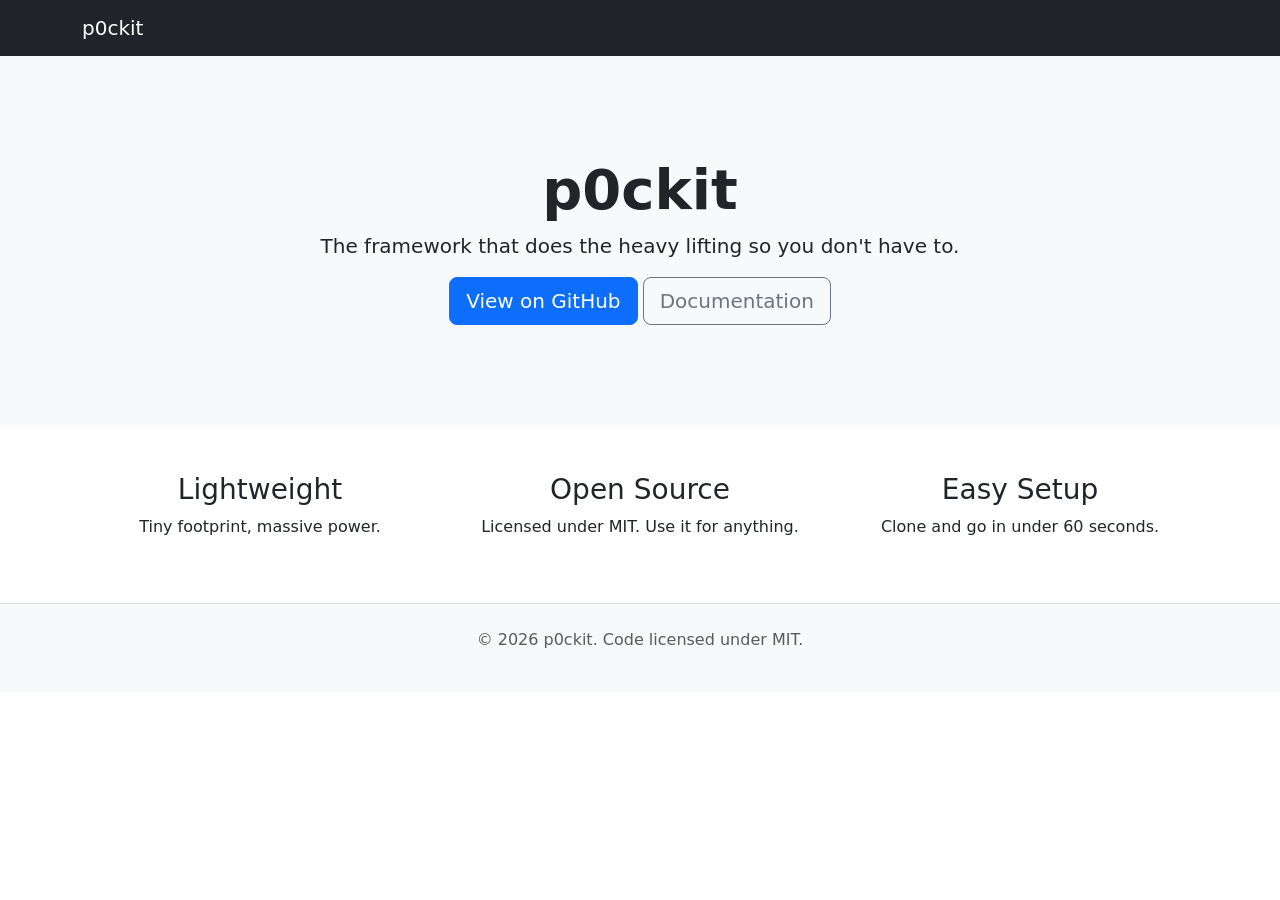
==== index.html @ 16c0ad01 "added index.html file to the repo" ====
<!DOCTYPE html>
<html lang="en">
<head>
    <meta charset="UTF-8">
    <meta name="viewport" content="width=device-width, initial-scale=1.0">
    <title>p0ckit | The Framework</title>
    <link href="https://cdn.jsdelivr.net/npm/bootstrap@5.3.0/dist/css/bootstrap.min.css" rel="stylesheet">
    <style>
        .hero-section { background: #f8f9fa; padding: 100px 0; }
    </style>
</head>
<body>

    <nav class="navbar navbar-expand-lg navbar-dark bg-dark">
        <div class="container">
            <a class="navbar-brand" href="#">p0ckit</a>
        </div>
    </nav>

    <section class="hero-section text-center">
        <div class="container">
            <h1 class="display-4 fw-bold">p0ckit</h1>
            <p class="lead">The framework that does the heavy lifting so you don't have to.</p>
            <a href="https://github.com/p0ckit/p0ckit" class="btn btn-primary btn-lg">View on GitHub</a>
            <a href="#docs" class="btn btn-outline-secondary btn-lg">Documentation</a>
        </div>
    </section>

    <div class="container my-5" id="docs">
        <div class="row text-center">
            <div class="col-md-4">
                <h3>Lightweight</h3>
                <p>Tiny footprint, massive power.</p>
            </div>
            <div class="col-md-4">
                <h3>Open Source</h3>
                <p>Licensed under MIT. Use it for anything.</p>
            </div>
            <div class="col-md-4">
                <h3>Easy Setup</h3>
                <p>Clone and go in under 60 seconds.</p>
            </div>
        </div>
    </div>

    <footer class="py-4 bg-light text-center border-top">
        <p class="text-muted">© 2026 p0ckit. Code licensed under MIT.</p>
    </footer>

</body>
</html>
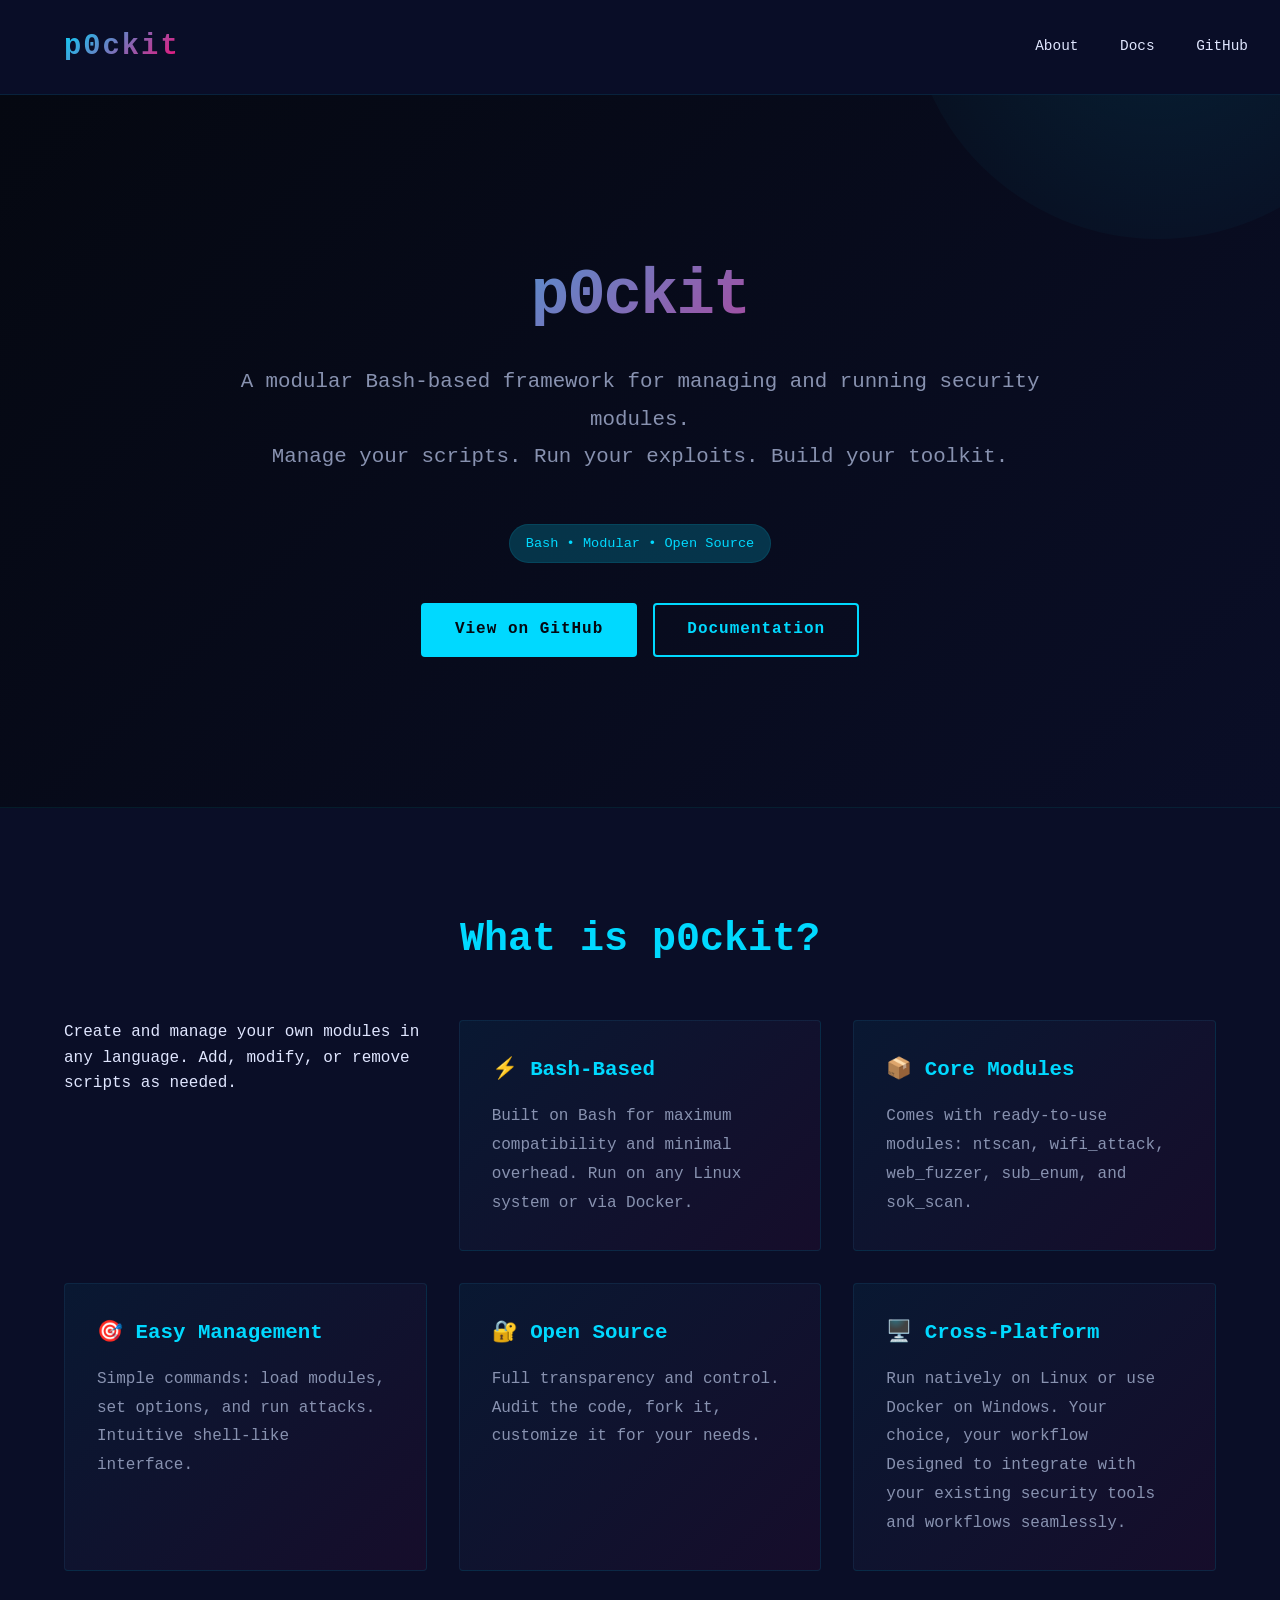
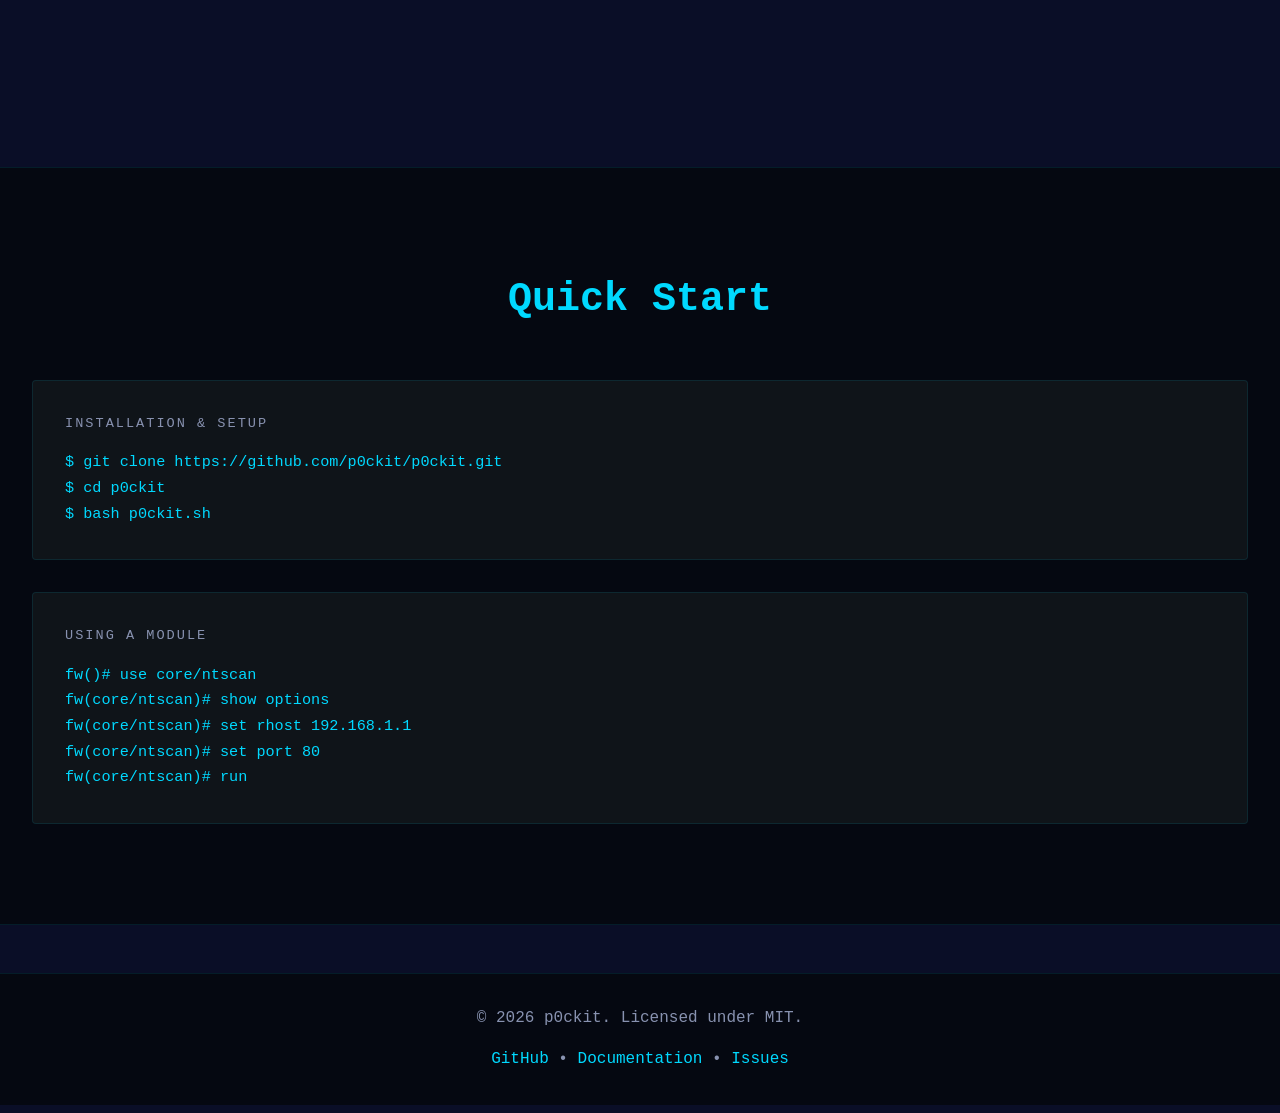
==== commit b8de5b85: "Made some Changes with AI so I will not need 3 weeks to learn html/css again or bootstrap" ====
--- a/index.html
+++ b/index.html
@@ -3,49 +3,395 @@
 <head>
     <meta charset="UTF-8">
     <meta name="viewport" content="width=device-width, initial-scale=1.0">
-    <title>p0ckit | The Framework</title>
-    <link href="https://cdn.jsdelivr.net/npm/bootstrap@5.3.0/dist/css/bootstrap.min.css" rel="stylesheet">
+    <title>p0ckit - Offensive Security Framework</title>
     <style>
-        .hero-section { background: #f8f9fa; padding: 100px 0; }
+        * {
+            margin: 0;
+            padding: 0;
+            box-sizing: border-box;
+        }
+
+        :root {
+            --primary: #00d9ff;
+            --primary-dark: #0099cc;
+            --secondary: #ff006e;
+            --dark-bg: #0a0e27;
+            --darker-bg: #050811;
+            --text-light: #e0e6ff;
+            --text-muted: #8892b0;
+            --border-color: rgba(0, 217, 255, 0.1);
+        }
+
+        body {
+            font-family: 'Menlo', 'Monaco', 'Courier New', monospace;
+            background: var(--dark-bg);
+            color: var(--text-light);
+            line-height: 1.6;
+            overflow-x: hidden;
+        }
+
+        /* Navigation */
+        nav {
+            background: rgba(10, 14, 39, 0.95);
+            padding: 1.5rem 0;
+            border-bottom: 1px solid var(--border-color);
+            position: sticky;
+            top: 0;
+            z-index: 1000;
+            backdrop-filter: blur(10px);
+        }
+
+        nav .container {
+            max-width: 1400px;
+            margin: 0 auto;
+            padding: 0 2rem;
+            display: flex;
+            justify-content: space-between;
+            align-items: center;
+        }
+
+        .logo {
+            font-size: 1.8rem;
+            font-weight: bold;
+            background: linear-gradient(135deg, var(--primary), var(--secondary));
+            -webkit-background-clip: text;
+            -webkit-text-fill-color: transparent;
+            background-clip: text;
+            letter-spacing: 2px;
+        }
+
+        nav a {
+            color: var(--text-light);
+            text-decoration: none;
+            margin-left: 2rem;
+            font-size: 0.9rem;
+            transition: color 0.3s;
+        }
+
+        nav a:hover {
+            color: var(--primary);
+        }
+
+        /* Hero Section */
+        .hero {
+            background: linear-gradient(135deg, var(--darker-bg), var(--dark-bg));
+            padding: 150px 2rem;
+            text-align: center;
+            border-bottom: 1px solid var(--border-color);
+            position: relative;
+            overflow: hidden;
+        }
+
+        .hero::before {
+            content: '';
+            position: absolute;
+            top: -50%;
+            right: -10%;
+            width: 500px;
+            height: 500px;
+            background: radial-gradient(circle, rgba(0, 217, 255, 0.1), transparent);
+            border-radius: 50%;
+            pointer-events: none;
+        }
+
+        .hero-content {
+            max-width: 900px;
+            margin: 0 auto;
+            position: relative;
+            z-index: 1;
+        }
+
+        .hero h1 {
+            font-size: 4rem;
+            font-weight: bold;
+            margin-bottom: 1rem;
+            background: linear-gradient(135deg, var(--primary), var(--secondary));
+            -webkit-background-clip: text;
+            -webkit-text-fill-color: transparent;
+            background-clip: text;
+            letter-spacing: -2px;
+        }
+
+        .hero .subtitle {
+            font-size: 1.3rem;
+            color: var(--text-muted);
+            margin-bottom: 2rem;
+            line-height: 1.8;
+        }
+
+        .badge {
+            display: inline-block;
+            background: rgba(0, 217, 255, 0.2);
+            color: var(--primary);
+            padding: 0.5rem 1rem;
+            border-radius: 20px;
+            font-size: 0.85rem;
+            margin-top: 1rem;
+            border: 1px solid var(--border-color);
+        }
+
+        .cta-buttons {
+            display: flex;
+            gap: 1rem;
+            justify-content: center;
+            flex-wrap: wrap;
+            margin-top: 2.5rem;
+        }
+
+        .btn {
+            padding: 12px 32px;
+            border: none;
+            border-radius: 4px;
+            font-family: inherit;
+            font-size: 1rem;
+            cursor: pointer;
+            transition: all 0.3s;
+            text-decoration: none;
+            display: inline-block;
+        }
+
+        .btn-primary {
+            background: var(--primary);
+            color: var(--darker-bg);
+            font-weight: bold;
+            letter-spacing: 1px;
+            border: 2px solid var(--primary);
+        }
+
+        .btn-primary:hover {
+            background: var(--primary-dark);
+            border-color: var(--primary-dark);
+            transform: translateY(-2px);
+            box-shadow: 0 10px 20px rgba(0, 217, 255, 0.2);
+        }
+
+        .btn-secondary {
+            background: transparent;
+            color: var(--primary);
+            border: 2px solid var(--primary);
+            font-weight: bold;
+            letter-spacing: 1px;
+        }
+
+        .btn-secondary:hover {
+            background: var(--primary);
+            color: var(--darker-bg);
+            transform: translateY(-2px);
+            box-shadow: 0 10px 20px rgba(0, 217, 255, 0.2);
+        }
+
+        /* Features Section */
+        .container {
+            max-width: 1400px;
+            margin: 0 auto;
+            padding: 0 2rem;
+        }
+
+        .section {
+            padding: 100px 2rem;
+        }
+
+        .section-title {
+            font-size: 2.5rem;
+            text-align: center;
+            margin-bottom: 3rem;
+            color: var(--primary);
+        }
+
+        .features {
+            display: grid;
+            grid-template-columns: repeat(auto-fit, minmax(300px, 1fr));
+            gap: 2rem;
+            margin-bottom: 3rem;
+        }
+
+        .feature-card {
+            background: linear-gradient(135deg, rgba(0, 217, 255, 0.05), rgba(255, 0, 110, 0.05));
+            border: 1px solid var(--border-color);
+            padding: 2rem;
+            border-radius: 4px;
+            transition: all 0.3s;
+        }
+
+        .feature-card:hover {
+            border-color: var(--primary);
+            box-shadow: 0 0 20px rgba(0, 217, 255, 0.15);
+            transform: translateY(-5px);
+        }
+
+        .feature-card h3 {
+            color: var(--primary);
+            margin-bottom: 1rem;
+            font-size: 1.3rem;
+        }
+
+        .feature-card p {
+            color: var(--text-muted);
+            line-height: 1.8;
+        }
+
+        /* Code Section */
+        .code-section {
+            background: var(--darker-bg);
+            border-top: 1px solid var(--border-color);
+            border-bottom: 1px solid var(--border-color);
+            margin: 3rem 0;
+        }
+
+        .code-block {
+            background: #0f1419;
+            border: 1px solid var(--border-color);
+            padding: 2rem;
+            border-radius: 4px;
+            overflow-x: auto;
+            margin-top: 1.5rem;
+        }
+
+        .code-block code {
+            color: var(--primary);
+            font-size: 0.95rem;
+            line-height: 1.6;
+        }
+
+        .code-label {
+            color: var(--text-muted);
+            font-size: 0.85rem;
+            margin-bottom: 1rem;
+            text-transform: uppercase;
+            letter-spacing: 2px;
+        }
+
+        /* Footer */
+        footer {
+            background: var(--darker-bg);
+            border-top: 1px solid var(--border-color);
+            padding: 2rem;
+            text-align: center;
+            color: var(--text-muted);
+        }
+
+        footer a {
+            color: var(--primary);
+            text-decoration: none;
+            transition: color 0.3s;
+        }
+
+        footer a:hover {
+            color: var(--secondary);
+        }
+
+        /* Responsive */
+        @media (max-width: 768px) {
+            .hero h1 {
+                font-size: 2.5rem;
+            }
+
+            .hero .subtitle {
+                font-size: 1rem;
+            }
+
+            nav .container {
+                flex-direction: column;
+                gap: 1rem;
+            }
+
+            nav a {
+                margin-left: 1rem;
+            }
+
+            .section-title {
+                font-size: 2rem;
+            }
+        }
     </style>
 </head>
 <body>
-
-    <nav class="navbar navbar-expand-lg navbar-dark bg-dark">
+    <!-- Navigation -->
+    <nav>
         <div class="container">
-            <a class="navbar-brand" href="#">p0ckit</a>
+            <a href="/" class="logo">p0ckit</a>
+            <div>
+                <a href="#features">About</a>
+                <a href="doc.html">Docs</a>
+                <a href="https://github.com/p0ckit/p0ckit" target="_blank">GitHub</a>
+            </div>
         </div>
     </nav>
 
-    <section class="hero-section text-center">
+    <!-- Hero Section -->
+    <section class="hero">
+        <div class="hero-content">
+            <h1>p0ckit</h1>
+            <p class="subtitle">
+                A modular Bash-based framework for managing and running security modules.<br>
+                Manage your scripts. Run your exploits. Build your toolkit.
+            </p>
+            <div class="badge">Bash • Modular • Open Source</div>
+            <div class="cta-buttons">
+                <a href="https://github.com/p0ckit/p0ckit" class="btn btn-primary" target="_blank">View on GitHub</a>
+                <a href="doc.html" class="btn btn-secondary">Documentation</a>
+            </div>
+        </div>
+    </section>
+
+    <!-- Features Section -->
+    <section class="section" id="features">
         <div class="container">
-            <h1 class="display-4 fw-bold">p0ckit</h1>
-            <p class="lead">The framework that does the heavy lifting so you don't have to.</p>
-            <a href="https://github.com/p0ckit/p0ckit" class="btn btn-primary btn-lg">View on GitHub</a>
-            <a href="#docs" class="btn btn-outline-secondary btn-lg">Documentation</a>
+            <h2 class="section-title">What is p0ckit?</h2>
+            <div class="features">
+                <div cla🔧 Modular System</h3>
+                    <p>Create and manage your own modules in any language. Add, modify, or remove scripts as needed.</p>
+                </div>
+                <div class="feature-card">
+                    <h3>⚡ Bash-Based</h3>
+                    <p>Built on Bash for maximum compatibility and minimal overhead. Run on any Linux system or via Docker.</p>
+                </div>
+                <div class="feature-card">
+                    <h3>📦 Core Modules</h3>
+                    <p>Comes with ready-to-use modules: ntscan, wifi_attack, web_fuzzer, sub_enum, and sok_scan.</p>
+                </div>
+                <div class="feature-card">
+                    <h3>🎯 Easy Management</h3>
+                    <p>Simple commands: load modules, set options, and run attacks. Intuitive shell-like interface.</p>
+                </div>
+                <div class="feature-card">
+                    <h3>🔐 Open Source</h3>
+                    <p>Full transparency and control. Audit the code, fork it, customize it for your needs.</p>
+                </div>
+                <div class="feature-card">
+                    <h3>🖥️ Cross-Platform</h3>
+                    <p>Run natively on Linux or use Docker on Windows. Your choice, your workflow
+                    <p>Designed to integrate with your existing security tools and workflows seamlessly.</p>
+                </div>
+            </div>
         </div>
     </section>
 
-    <div class="container my-5" id="docs">
-        <div class="row text-center">
-            <div class="col-md-4">
-                <h3>Lightweight</h3>
-                <p>Tiny footprint, massive power.</p>
-            </div>
-            <div class="col-md-4">
-                <h3>Open Source</h3>
-                <p>Licensed under MIT. Use it for anything.</p>
-            </div>
-            <div class="col-md-4">
-                <h3>Easy Setup</h3>
-                <p>Clone and go in under 60 seconds.</p>
-            </div>
-        </div>
-    </div>
-
-    <footer class="py-4 bg-light text-center border-top">
-        <p class="text-muted">© 2026 p0ckit. Code licensed under MIT.</p>
+    <!-- Quick Start Section -->
+    <section class="code-section">
+        <div class="section container">
+            <h2 class="section-title">Quick Start</h2>
+            <div class="code-block">
+                <div class="code-label">Installation & Setup</div>
+                <code>$ git clone https://github.com/p0ckit/p0ckit.git<br>$ cd p0ckit<br>$ bash p0ckit.sh</code>
+            </div>
+            <div class="code-block" style="margin-top: 2rem;">
+                <div class="code-label">Using a Module</div>
+                <code>fw()# use core/ntscan<br>fw(core/ntscan)# show options<br>fw(core/ntscan)# set rhost 192.168.1.1<br>fw(core/ntscan)# set port 80<br>fw(core/ntscan)# run</code>
+            </div>
+        </div>
+    </section>
+
+    <!-- Footer -->
+    <footer>
+        <div class="container">
+            <p>© 2026 p0ckit. Licensed under MIT.</p>
+            <p style="margin-top: 1rem;">
+                <a href="https://github.com/p0ckit/p0ckit" target="_blank">GitHub</a> • 
+                <a href="doc.html">Documentation</a> • 
+                <a href="https://github.com/p0ckit/p0ckit/issues" target="_blank">Issues</a>
+            </p>
+        </div>
     </footer>
-
 </body>
 </html>
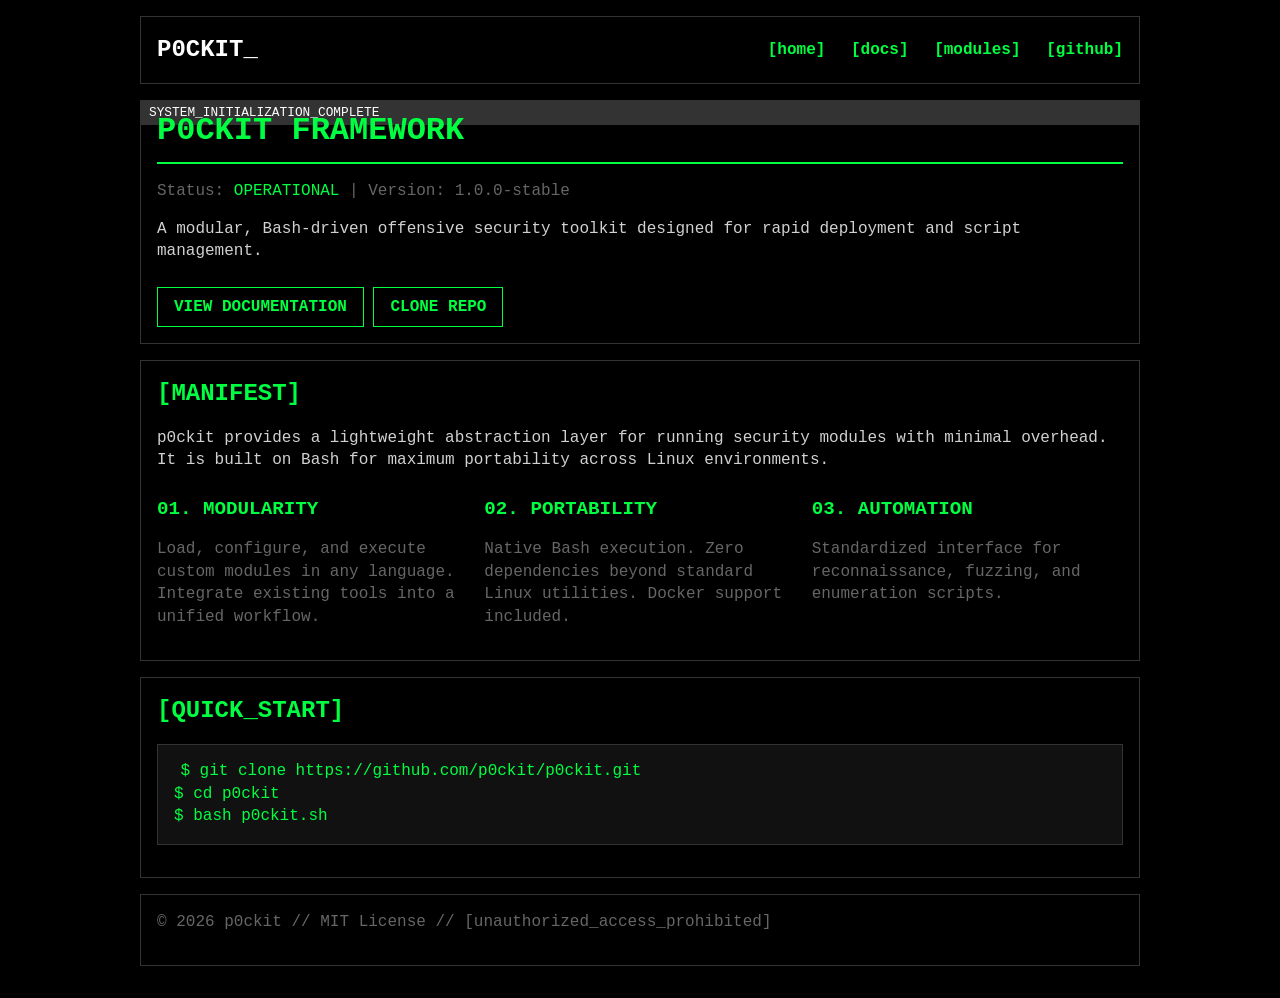
==== commit b347486e: "tried a new look for the site" ====
--- a/index.html
+++ b/index.html
@@ -3,395 +3,64 @@
 <head>
     <meta charset="UTF-8">
     <meta name="viewport" content="width=device-width, initial-scale=1.0">
-    <title>p0ckit - Offensive Security Framework</title>
-    <style>
-        * {
-            margin: 0;
-            padding: 0;
-            box-sizing: border-box;
-        }
-
-        :root {
-            --primary: #00d9ff;
-            --primary-dark: #0099cc;
-            --secondary: #ff006e;
-            --dark-bg: #0a0e27;
-            --darker-bg: #050811;
-            --text-light: #e0e6ff;
-            --text-muted: #8892b0;
-            --border-color: rgba(0, 217, 255, 0.1);
-        }
-
-        body {
-            font-family: 'Menlo', 'Monaco', 'Courier New', monospace;
-            background: var(--dark-bg);
-            color: var(--text-light);
-            line-height: 1.6;
-            overflow-x: hidden;
-        }
-
-        /* Navigation */
-        nav {
-            background: rgba(10, 14, 39, 0.95);
-            padding: 1.5rem 0;
-            border-bottom: 1px solid var(--border-color);
-            position: sticky;
-            top: 0;
-            z-index: 1000;
-            backdrop-filter: blur(10px);
-        }
-
-        nav .container {
-            max-width: 1400px;
-            margin: 0 auto;
-            padding: 0 2rem;
-            display: flex;
-            justify-content: space-between;
-            align-items: center;
-        }
-
-        .logo {
-            font-size: 1.8rem;
-            font-weight: bold;
-            background: linear-gradient(135deg, var(--primary), var(--secondary));
-            -webkit-background-clip: text;
-            -webkit-text-fill-color: transparent;
-            background-clip: text;
-            letter-spacing: 2px;
-        }
-
-        nav a {
-            color: var(--text-light);
-            text-decoration: none;
-            margin-left: 2rem;
-            font-size: 0.9rem;
-            transition: color 0.3s;
-        }
-
-        nav a:hover {
-            color: var(--primary);
-        }
-
-        /* Hero Section */
-        .hero {
-            background: linear-gradient(135deg, var(--darker-bg), var(--dark-bg));
-            padding: 150px 2rem;
-            text-align: center;
-            border-bottom: 1px solid var(--border-color);
-            position: relative;
-            overflow: hidden;
-        }
-
-        .hero::before {
-            content: '';
-            position: absolute;
-            top: -50%;
-            right: -10%;
-            width: 500px;
-            height: 500px;
-            background: radial-gradient(circle, rgba(0, 217, 255, 0.1), transparent);
-            border-radius: 50%;
-            pointer-events: none;
-        }
-
-        .hero-content {
-            max-width: 900px;
-            margin: 0 auto;
-            position: relative;
-            z-index: 1;
-        }
-
-        .hero h1 {
-            font-size: 4rem;
-            font-weight: bold;
-            margin-bottom: 1rem;
-            background: linear-gradient(135deg, var(--primary), var(--secondary));
-            -webkit-background-clip: text;
-            -webkit-text-fill-color: transparent;
-            background-clip: text;
-            letter-spacing: -2px;
-        }
-
-        .hero .subtitle {
-            font-size: 1.3rem;
-            color: var(--text-muted);
-            margin-bottom: 2rem;
-            line-height: 1.8;
-        }
-
-        .badge {
-            display: inline-block;
-            background: rgba(0, 217, 255, 0.2);
-            color: var(--primary);
-            padding: 0.5rem 1rem;
-            border-radius: 20px;
-            font-size: 0.85rem;
-            margin-top: 1rem;
-            border: 1px solid var(--border-color);
-        }
-
-        .cta-buttons {
-            display: flex;
-            gap: 1rem;
-            justify-content: center;
-            flex-wrap: wrap;
-            margin-top: 2.5rem;
-        }
-
-        .btn {
-            padding: 12px 32px;
-            border: none;
-            border-radius: 4px;
-            font-family: inherit;
-            font-size: 1rem;
-            cursor: pointer;
-            transition: all 0.3s;
-            text-decoration: none;
-            display: inline-block;
-        }
-
-        .btn-primary {
-            background: var(--primary);
-            color: var(--darker-bg);
-            font-weight: bold;
-            letter-spacing: 1px;
-            border: 2px solid var(--primary);
-        }
-
-        .btn-primary:hover {
-            background: var(--primary-dark);
-            border-color: var(--primary-dark);
-            transform: translateY(-2px);
-            box-shadow: 0 10px 20px rgba(0, 217, 255, 0.2);
-        }
-
-        .btn-secondary {
-            background: transparent;
-            color: var(--primary);
-            border: 2px solid var(--primary);
-            font-weight: bold;
-            letter-spacing: 1px;
-        }
-
-        .btn-secondary:hover {
-            background: var(--primary);
-            color: var(--darker-bg);
-            transform: translateY(-2px);
-            box-shadow: 0 10px 20px rgba(0, 217, 255, 0.2);
-        }
-
-        /* Features Section */
-        .container {
-            max-width: 1400px;
-            margin: 0 auto;
-            padding: 0 2rem;
-        }
-
-        .section {
-            padding: 100px 2rem;
-        }
-
-        .section-title {
-            font-size: 2.5rem;
-            text-align: center;
-            margin-bottom: 3rem;
-            color: var(--primary);
-        }
-
-        .features {
-            display: grid;
-            grid-template-columns: repeat(auto-fit, minmax(300px, 1fr));
-            gap: 2rem;
-            margin-bottom: 3rem;
-        }
-
-        .feature-card {
-            background: linear-gradient(135deg, rgba(0, 217, 255, 0.05), rgba(255, 0, 110, 0.05));
-            border: 1px solid var(--border-color);
-            padding: 2rem;
-            border-radius: 4px;
-            transition: all 0.3s;
-        }
-
-        .feature-card:hover {
-            border-color: var(--primary);
-            box-shadow: 0 0 20px rgba(0, 217, 255, 0.15);
-            transform: translateY(-5px);
-        }
-
-        .feature-card h3 {
-            color: var(--primary);
-            margin-bottom: 1rem;
-            font-size: 1.3rem;
-        }
-
-        .feature-card p {
-            color: var(--text-muted);
-            line-height: 1.8;
-        }
-
-        /* Code Section */
-        .code-section {
-            background: var(--darker-bg);
-            border-top: 1px solid var(--border-color);
-            border-bottom: 1px solid var(--border-color);
-            margin: 3rem 0;
-        }
-
-        .code-block {
-            background: #0f1419;
-            border: 1px solid var(--border-color);
-            padding: 2rem;
-            border-radius: 4px;
-            overflow-x: auto;
-            margin-top: 1.5rem;
-        }
-
-        .code-block code {
-            color: var(--primary);
-            font-size: 0.95rem;
-            line-height: 1.6;
-        }
-
-        .code-label {
-            color: var(--text-muted);
-            font-size: 0.85rem;
-            margin-bottom: 1rem;
-            text-transform: uppercase;
-            letter-spacing: 2px;
-        }
-
-        /* Footer */
-        footer {
-            background: var(--darker-bg);
-            border-top: 1px solid var(--border-color);
-            padding: 2rem;
-            text-align: center;
-            color: var(--text-muted);
-        }
-
-        footer a {
-            color: var(--primary);
-            text-decoration: none;
-            transition: color 0.3s;
-        }
-
-        footer a:hover {
-            color: var(--secondary);
-        }
-
-        /* Responsive */
-        @media (max-width: 768px) {
-            .hero h1 {
-                font-size: 2.5rem;
-            }
-
-            .hero .subtitle {
-                font-size: 1rem;
-            }
-
-            nav .container {
-                flex-direction: column;
-                gap: 1rem;
-            }
-
-            nav a {
-                margin-left: 1rem;
-            }
-
-            .section-title {
-                font-size: 2rem;
-            }
-        }
-    </style>
+    <title>p0ckit // framework</title>
+    <link rel="stylesheet" href="style.css">
 </head>
 <body>
-    <!-- Navigation -->
-    <nav>
-        <div class="container">
-            <a href="/" class="logo">p0ckit</a>
+    <div class="container">
+        <nav>
+            <div class="logo">p0ckit_</div>
             <div>
-                <a href="#features">About</a>
-                <a href="doc.html">Docs</a>
-                <a href="https://github.com/p0ckit/p0ckit" target="_blank">GitHub</a>
+                <a href="index.html">[home]</a>
+                <a href="doc.html">[docs]</a>
+                <a href="modules.html">[modules]</a>
+                <a href="https://github.com/p0ckit/p0ckit" target="_blank">[github]</a>
             </div>
-        </div>
-    </nav>
+        </nav>
 
-    <!-- Hero Section -->
-    <section class="hero">
-        <div class="hero-content">
-            <h1>p0ckit</h1>
-            <p class="subtitle">
-                A modular Bash-based framework for managing and running security modules.<br>
-                Manage your scripts. Run your exploits. Build your toolkit.
-            </p>
-            <div class="badge">Bash • Modular • Open Source</div>
-            <div class="cta-buttons">
-                <a href="https://github.com/p0ckit/p0ckit" class="btn btn-primary" target="_blank">View on GitHub</a>
-                <a href="doc.html" class="btn btn-secondary">Documentation</a>
+        <header>
+            <div class="terminal-header">SYSTEM_INITIALIZATION_COMPLETE</div>
+            <h1>p0ckit framework</h1>
+            <p class="dim">Status: <span class="status-ok">OPERATIONAL</span> | Version: 1.0.0-stable</p>
+            <p>A modular, Bash-driven offensive security toolkit designed for rapid deployment and script management.</p>
+            <div style="margin-top: 1.5rem;">
+                <a href="doc.html" class="btn">View Documentation</a>
+                <a href="https://github.com/p0ckit/p0ckit" class="btn" target="_blank">Clone Repo</a>
             </div>
-        </div>
-    </section>
+        </header>
 
-    <!-- Features Section -->
-    <section class="section" id="features">
-        <div class="container">
-            <h2 class="section-title">What is p0ckit?</h2>
-            <div class="features">
-                <div cla🔧 Modular System</h3>
-                    <p>Create and manage your own modules in any language. Add, modify, or remove scripts as needed.</p>
+        <section>
+            <h2>[manifest]</h2>
+            <p>p0ckit provides a lightweight abstraction layer for running security modules with minimal overhead. It is built on Bash for maximum portability across Linux environments.</p>
+            
+            <div style="display: grid; grid-template-columns: repeat(auto-fit, minmax(300px, 1fr)); gap: 1rem; margin-top: 1.5rem;">
+                <div>
+                    <h3>01. modularity</h3>
+                    <p class="dim">Load, configure, and execute custom modules in any language. Integrate existing tools into a unified workflow.</p>
                 </div>
-                <div class="feature-card">
-                    <h3>⚡ Bash-Based</h3>
-                    <p>Built on Bash for maximum compatibility and minimal overhead. Run on any Linux system or via Docker.</p>
+                <div>
+                    <h3>02. portability</h3>
+                    <p class="dim">Native Bash execution. Zero dependencies beyond standard Linux utilities. Docker support included.</p>
                 </div>
-                <div class="feature-card">
-                    <h3>📦 Core Modules</h3>
-                    <p>Comes with ready-to-use modules: ntscan, wifi_attack, web_fuzzer, sub_enum, and sok_scan.</p>
-                </div>
-                <div class="feature-card">
-                    <h3>🎯 Easy Management</h3>
-                    <p>Simple commands: load modules, set options, and run attacks. Intuitive shell-like interface.</p>
-                </div>
-                <div class="feature-card">
-                    <h3>🔐 Open Source</h3>
-                    <p>Full transparency and control. Audit the code, fork it, customize it for your needs.</p>
-                </div>
-                <div class="feature-card">
-                    <h3>🖥️ Cross-Platform</h3>
-                    <p>Run natively on Linux or use Docker on Windows. Your choice, your workflow
-                    <p>Designed to integrate with your existing security tools and workflows seamlessly.</p>
+                <div>
+                    <h3>03. automation</h3>
+                    <p class="dim">Standardized interface for reconnaissance, fuzzing, and enumeration scripts.</p>
                 </div>
             </div>
-        </div>
-    </section>
+        </section>
 
-    <!-- Quick Start Section -->
-    <section class="code-section">
-        <div class="section container">
-            <h2 class="section-title">Quick Start</h2>
+        <section>
+            <h2>[quick_start]</h2>
             <div class="code-block">
-                <div class="code-label">Installation & Setup</div>
-                <code>$ git clone https://github.com/p0ckit/p0ckit.git<br>$ cd p0ckit<br>$ bash p0ckit.sh</code>
+                <pre><code>$ git clone https://github.com/p0ckit/p0ckit.git
+$ cd p0ckit
+$ bash p0ckit.sh</code></pre>
             </div>
-            <div class="code-block" style="margin-top: 2rem;">
-                <div class="code-label">Using a Module</div>
-                <code>fw()# use core/ntscan<br>fw(core/ntscan)# show options<br>fw(core/ntscan)# set rhost 192.168.1.1<br>fw(core/ntscan)# set port 80<br>fw(core/ntscan)# run</code>
-            </div>
-        </div>
-    </section>
+        </section>
 
-    <!-- Footer -->
-    <footer>
-        <div class="container">
-            <p>© 2026 p0ckit. Licensed under MIT.</p>
-            <p style="margin-top: 1rem;">
-                <a href="https://github.com/p0ckit/p0ckit" target="_blank">GitHub</a> • 
-                <a href="doc.html">Documentation</a> • 
-                <a href="https://github.com/p0ckit/p0ckit/issues" target="_blank">Issues</a>
-            </p>
-        </div>
-    </footer>
+        <footer>
+            <p class="dim">© 2026 p0ckit // MIT License // [unauthorized_access_prohibited]</p>
+        </footer>
+    </div>
 </body>
-</html>
+</html>
--- a/style.css
+++ b/style.css
@@ -0,0 +1,183 @@
+/* 
+ * p0ckit.github.io - Underground Style
+ * Aesthetic: Brutalist / Terminal / High-Contrast
+ */
+
+:root {
+    --bg: #000000;
+    --text: #d1d1d1;
+    --accent: #00ff41; /* Matrix Green */
+    --dim-text: #666666;
+    --border: #333333;
+    --highlight: #ffffff;
+}
+
+* {
+    margin: 0;
+    padding: 0;
+    box-sizing: border-box;
+}
+
+body {
+    background-color: var(--bg);
+    color: var(--text);
+    font-family: 'Courier New', Courier, monospace;
+    line-height: 1.4;
+    padding: 1rem;
+}
+
+/* Layout */
+.container {
+    max-width: 1000px;
+    margin: 0 auto;
+}
+
+header, nav, section, footer, aside {
+    border: 1px solid var(--border);
+    margin-bottom: 1rem;
+    padding: 1rem;
+}
+
+/* Navigation */
+nav {
+    display: flex;
+    justify-content: space-between;
+    align-items: center;
+}
+
+nav a {
+    color: var(--accent);
+    text-decoration: none;
+    margin-left: 1rem;
+    font-weight: bold;
+}
+
+nav a:hover {
+    background: var(--accent);
+    color: var(--bg);
+}
+
+.logo {
+    font-size: 1.5rem;
+    font-weight: bold;
+    color: var(--highlight);
+    text-transform: uppercase;
+}
+
+/* Typography */
+h1, h2, h3, h4 {
+    color: var(--accent);
+    text-transform: uppercase;
+    margin-bottom: 1rem;
+}
+
+h1 { font-size: 2rem; border-bottom: 2px solid var(--accent); padding-bottom: 0.5rem; }
+h2 { font-size: 1.5rem; }
+h3 { font-size: 1.2rem; }
+
+p { margin-bottom: 1rem; }
+
+a { color: var(--text); text-decoration: underline; }
+a:hover { color: var(--accent); }
+
+/* Terminal Elements */
+.terminal-header {
+    background: var(--border);
+    color: var(--highlight);
+    padding: 0.2rem 0.5rem;
+    font-size: 0.8rem;
+    margin-bottom: -1rem;
+    margin-left: -1rem;
+    margin-right: -1rem;
+    margin-top: -1rem;
+}
+
+code, pre {
+    font-family: 'Courier New', Courier, monospace;
+    background: #111;
+    color: var(--accent);
+}
+
+pre {
+    padding: 1rem;
+    overflow-x: auto;
+    border: 1px solid var(--border);
+}
+
+code {
+    padding: 0.2rem 0.4rem;
+}
+
+.code-block {
+    margin: 1rem 0;
+}
+
+/* Tables / Lists */
+ul, ol {
+    margin-left: 1.5rem;
+    margin-bottom: 1rem;
+}
+
+li { margin-bottom: 0.3rem; }
+
+/* Buttons / CTAs */
+.btn {
+    display: inline-block;
+    padding: 0.5rem 1rem;
+    border: 1px solid var(--accent);
+    color: var(--accent);
+    text-decoration: none;
+    text-transform: uppercase;
+    font-weight: bold;
+}
+
+.btn:hover {
+    background: var(--accent);
+    color: var(--bg);
+}
+
+/* Sidebar (for Docs) */
+.doc-layout {
+    display: grid;
+    grid-template-columns: 200px 1fr;
+    gap: 1rem;
+}
+
+aside ul {
+    list-style: none;
+    margin-left: 0;
+}
+
+aside ul li {
+    margin-bottom: 0.5rem;
+}
+
+aside ul li a {
+    color: var(--text);
+    font-size: 0.9rem;
+}
+
+aside ul li a:hover {
+    color: var(--accent);
+}
+
+/* Utilities */
+.dim { color: var(--dim-text); }
+.highlight { color: var(--highlight); }
+.status-ok { color: var(--accent); }
+
+/* Mobile */
+@media (max-width: 768px) {
+    .doc-layout {
+        grid-template-columns: 1fr;
+    }
+    
+    nav {
+        flex-direction: column;
+        align-items: flex-start;
+    }
+    
+    nav a {
+        margin: 0.5rem 0;
+    }
+}
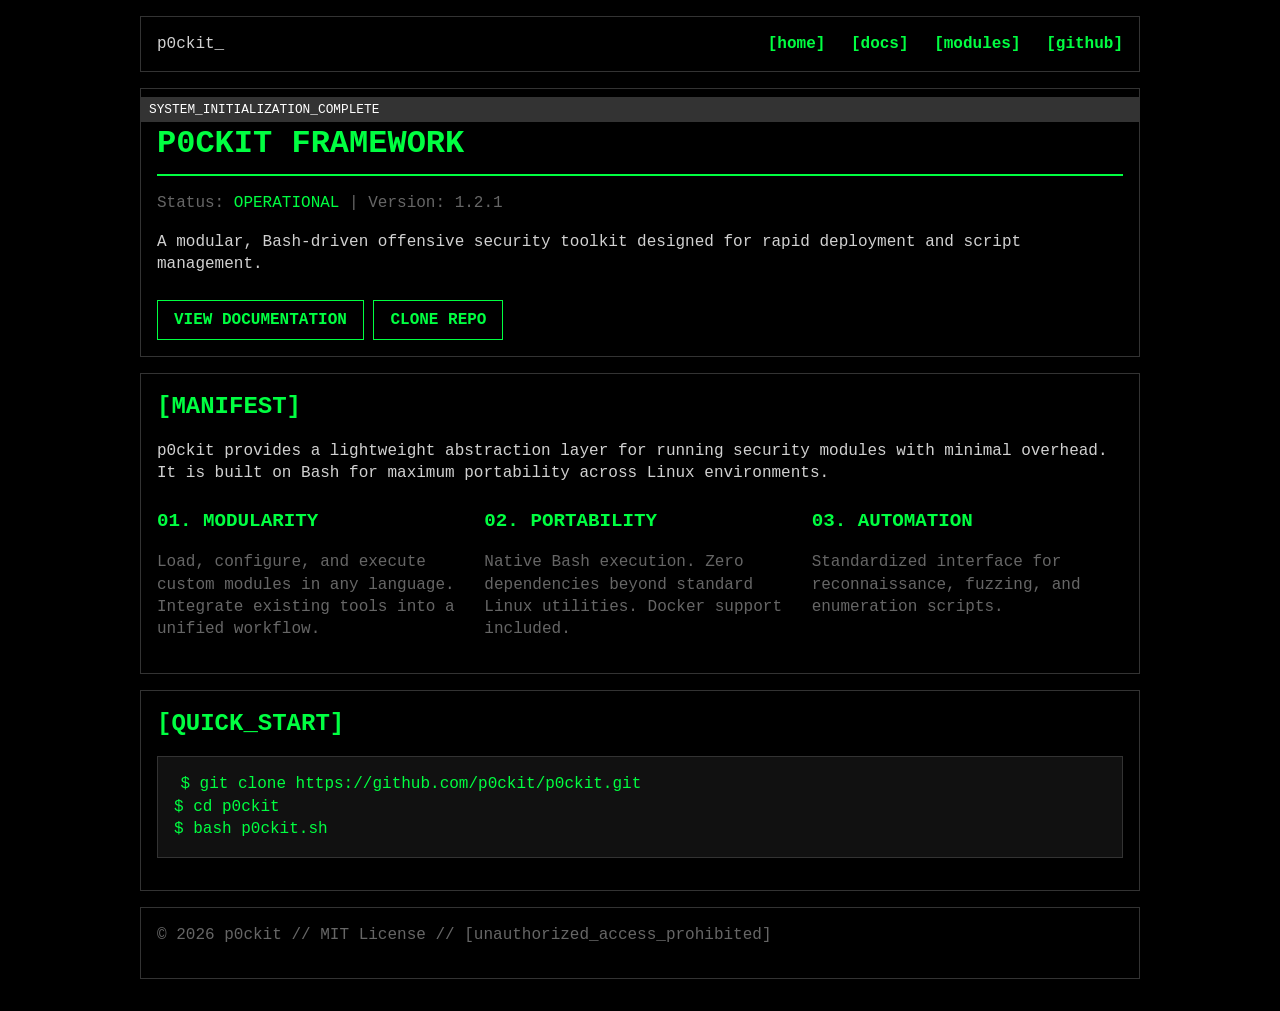
==== commit 62637015: "third time's the chram" ====
--- a/index.html
+++ b/index.html
@@ -21,7 +21,7 @@
         <header>
             <div class="terminal-header">SYSTEM_INITIALIZATION_COMPLETE</div>
             <h1>p0ckit framework</h1>
-            <p class="dim">Status: <span class="status-ok">OPERATIONAL</span> | Version: 1.0.0-stable</p>
+            <p class="dim">Status: <span class="status-ok">OPERATIONAL</span> | Version: 1.2.1</p>
             <p>A modular, Bash-driven offensive security toolkit designed for rapid deployment and script management.</p>
             <div style="margin-top: 1.5rem;">
                 <a href="doc.html" class="btn">View Documentation</a>
--- a/style.css
+++ b/style.css
@@ -38,11 +38,26 @@
     padding: 1rem;
 }
 
+header {
+    padding-top: 1.5rem;
+}
+
+h1 { 
+    font-size: 2rem; 
+    border-bottom: 2px solid var(--accent); 
+    padding-bottom: 0.5rem; 
+    margin-top: 1rem; 
+}
+
 /* Navigation */
 nav {
     display: flex;
     justify-content: space-between;
     align-items: center;
+    position: sticky;
+    top: 0;
+    z-index: 1000;
+    background: var(--bg);
 }
 
 nav a {
@@ -57,13 +72,6 @@
     color: var(--bg);
 }
 
-.logo {
-    font-size: 1.5rem;
-    font-weight: bold;
-    color: var(--highlight);
-    text-transform: uppercase;
-}
-
 /* Typography */
 h1, h2, h3, h4 {
     color: var(--accent);
@@ -71,7 +79,6 @@
     margin-bottom: 1rem;
 }
 
-h1 { font-size: 2rem; border-bottom: 2px solid var(--accent); padding-bottom: 0.5rem; }
 h2 { font-size: 1.5rem; }
 h3 { font-size: 1.2rem; }
 
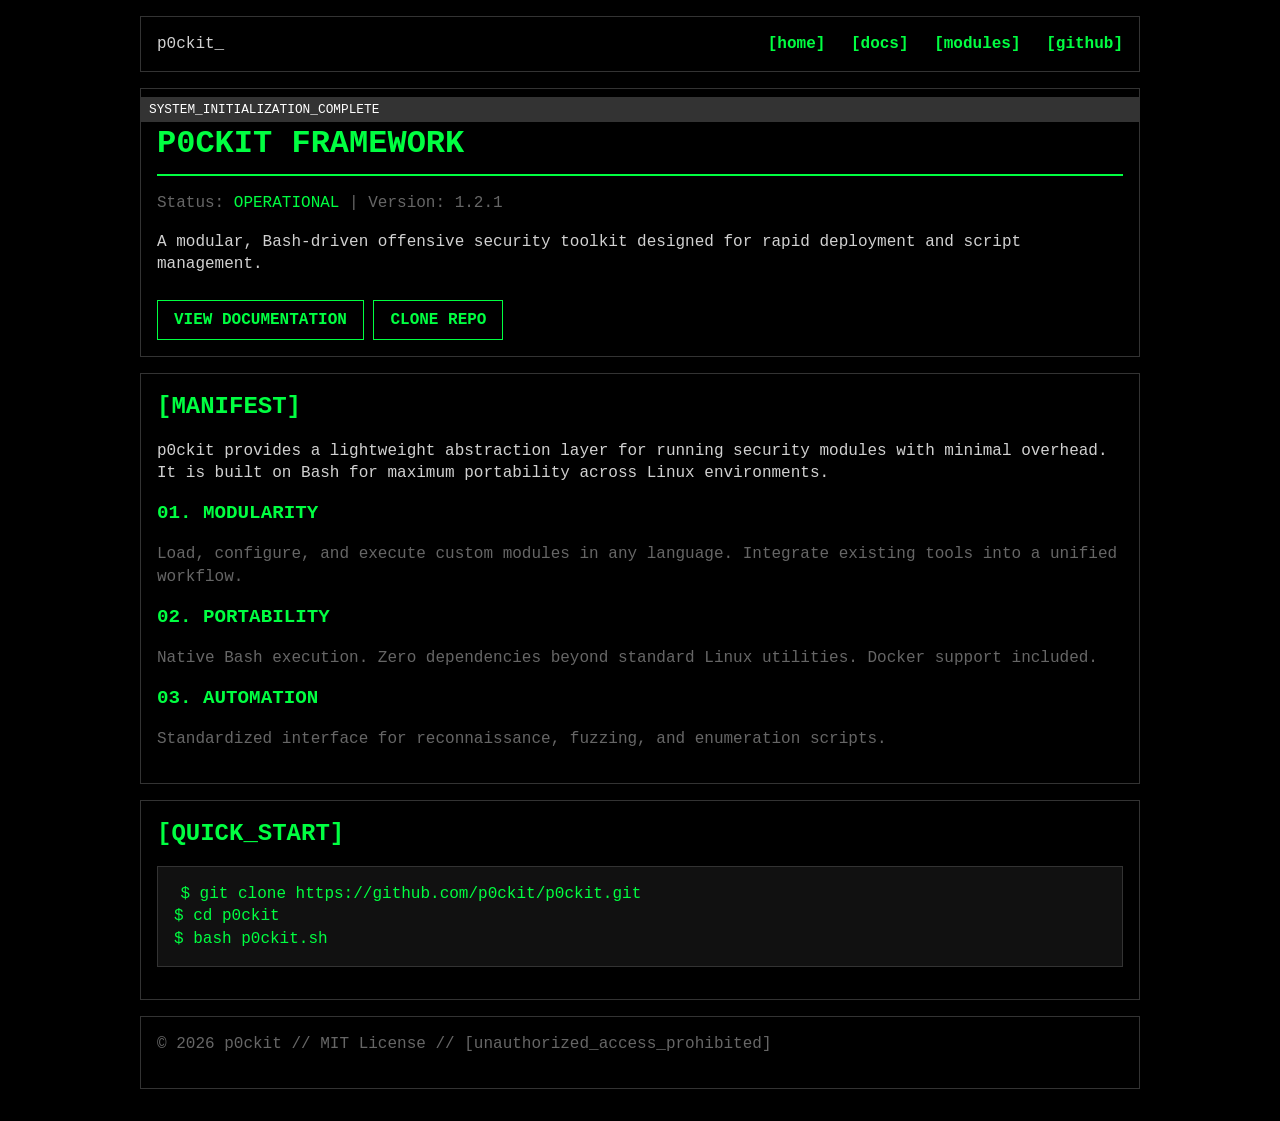
==== commit d8c5e0d7: "Oh my fucking god" ====
--- a/index.html
+++ b/index.html
@@ -23,7 +23,7 @@
             <h1>p0ckit framework</h1>
             <p class="dim">Status: <span class="status-ok">OPERATIONAL</span> | Version: 1.2.1</p>
             <p>A modular, Bash-driven offensive security toolkit designed for rapid deployment and script management.</p>
-            <div style="margin-top: 1.5rem;">
+            <div class="header-btns">
                 <a href="doc.html" class="btn">View Documentation</a>
                 <a href="https://github.com/p0ckit/p0ckit" class="btn" target="_blank">Clone Repo</a>
             </div>
@@ -33,7 +33,7 @@
             <h2>[manifest]</h2>
             <p>p0ckit provides a lightweight abstraction layer for running security modules with minimal overhead. It is built on Bash for maximum portability across Linux environments.</p>
             
-            <div style="display: grid; grid-template-columns: repeat(auto-fit, minmax(300px, 1fr)); gap: 1rem; margin-top: 1.5rem;">
+            <div class="manifest-grid">
                 <div>
                     <h3>01. modularity</h3>
                     <p class="dim">Load, configure, and execute custom modules in any language. Integrate existing tools into a unified workflow.</p>
--- a/style.css
+++ b/style.css
@@ -173,18 +173,106 @@
 .highlight { color: var(--highlight); }
 .status-ok { color: var(--accent); }
 
+.mobile-only {
+    display: none;
+}
+
+.header-btns {
+    margin-top: 1.5rem;
+}
+
 /* Mobile */
 @media (max-width: 768px) {
+    .mobile-only {
+        display: block;
+        background: none;
+        border: 1px solid var(--accent);
+        color: var(--accent);
+        padding: 0.3rem 0.6rem;
+        margin-bottom: 0.4rem;
+        font-family: inherit;
+        cursor: pointer;
+        text-transform: uppercase;
+        font-weight: bold;
+        font-size: 0.75rem;
+    }
+
+    .header-btns {
+        margin-top: 0.5rem;
+    }
+
     .doc-layout {
         grid-template-columns: 1fr;
     }
     
     nav {
-        flex-direction: column;
-        align-items: flex-start;
+        flex-direction: row;
+        justify-content: space-between;
+        align-items: center;
+        padding: 0.3rem 0;
+    }
+
+    nav .logo {
+        font-size: 0.85rem;
+    }
+
+    nav div {
+        display: flex;
+        flex-direction: row;
+        width: auto;
     }
     
     nav a {
-        margin: 0.5rem 0;
-    }
-}
+        margin: 0 0.3rem;
+        font-size: 0.7rem;
+    }
+
+    body {
+        font-size: 0.8rem;
+        line-height: 1.3;
+        padding: 0.4rem;
+    }
+
+    h1 {
+        font-size: 1rem;
+        margin-top: 0.2rem;
+        border-bottom-width: 1px;
+        margin-bottom: 0.4rem;
+    }
+
+    h2 {
+        font-size: 0.9rem;
+        margin-bottom: 0.3rem;
+    }
+
+    h3 {
+        font-size: 0.8rem;
+        margin-bottom: 0.2rem;
+    }
+
+    header, nav, section, footer, aside {
+        padding: 0.4rem;
+        margin-bottom: 0.4rem;
+    }
+
+    .terminal-header {
+        margin: -0.4rem;
+    }
+
+    pre {
+        padding: 0.5rem;
+        font-size: 0.75rem;
+    }
+
+    .container {
+        padding: 0 0.2rem;
+    }
+
+    aside {
+        display: none;
+    }
+
+    aside.active {
+        display: block;
+    }
+}
